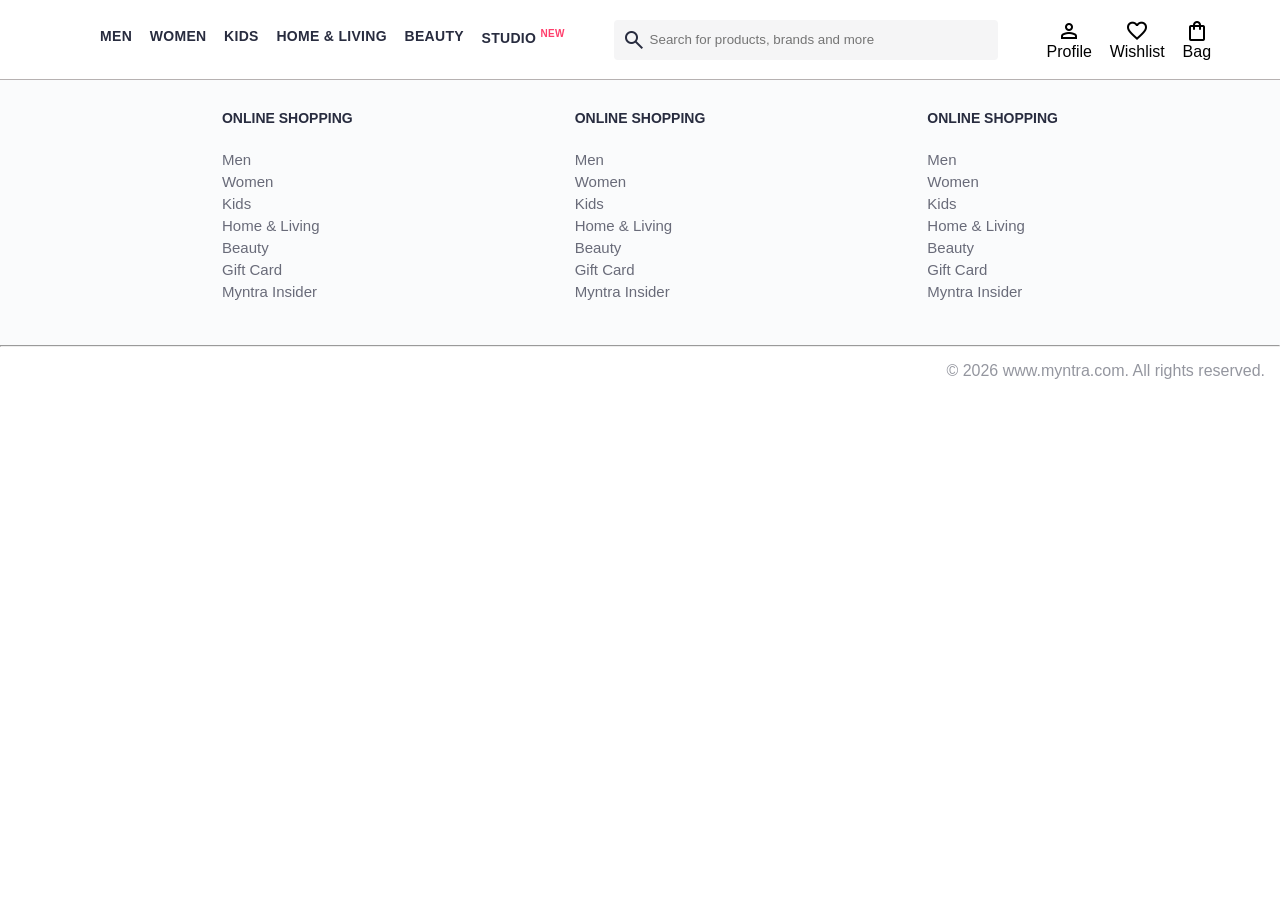
==== index.html @ 7345af41 "Initial commit - Myntra Functional Clone" ====
<!-- Project with only HTML & CSS  -->

<!DOCTYPE html>
<html lang="en">

<head>
    <meta charset="UTF-8">
    <meta name="viewport" content="width=device-width, initial-scale=1.0">
    <title>Document</title>
    <link rel="stylesheet" href="index.css">
    <link href="https://fonts.googleapis.com/css2?family=Material+Symbols+Outlined" rel="stylesheet">
</head>

<body>
    <header>
        <div class="logo_container">
            <a href=""><img class="myntra-home" src="./images/myntra_logo.webp" alt=""></a>
        </div>
        <div class="nav_bar">
            <a href="">Men</a>
            <a href="">Women</a>
            <a href="">Kids</a>
            <a href="">Home & Living</a>
            <a href="">Beauty</a>
            <a href="">Studio <sup>New</sup></a>
        </div>
        <div class="search_bar">
            <span class="material-symbols-outlined search_icon">
                search
            </span>
            <input class="search_input" placeholder="Search for products, brands and more">
        </div>

        <div class="action_bar">
            <div class="action_container">
                <span class="material-symbols-outlined action_icon">
                    person
                </span>
                <span class="action_name">Profile</span>
            </div>
            <div class="action_container">
                <span class="material-symbols-outlined action_icon">
                    favorite
                </span>
                <span class="action_name">Wishlist</span>
            </div>
            <div class="action_container">
                <span class="material-symbols-outlined action_icon">
                    shopping_bag
                </span>

                <span class="action_name">Bag</span>
            </div>
        </div>
    </header>

    <main>
       
    </main>

    <footer>
        <div class="footer_container">
            <div class="footer_column">
                <h3>ONLINE SHOPPING</h3>
                <a href="">Men</a>
                <a href="">Women</a>
                <a href="">Kids</a>
                <a href="">Home & Living</a>
                <a href="">Beauty</a>
                <a href="">Gift Card</a>
                <a href="">Myntra Insider</a>
            </div>            

            <div class="footer_column">
                <h3>ONLINE SHOPPING</h3>
                <a href="">Men</a>
                <a href="">Women</a>
                <a href="">Kids</a>
                <a href="">Home & Living</a>
                <a href="">Beauty</a>
                <a href="">Gift Card</a>
                <a href="">Myntra Insider</a>
            </div>            

            <div class="footer_column">
                <h3>ONLINE SHOPPING</h3>
                <a href="">Men</a>
                <a href="">Women</a>
                <a href="">Kids</a>
                <a href="">Home & Living</a>
                <a href="">Beauty</a>
                <a href="">Gift Card</a>
                <a href="">Myntra Insider</a>
            </div>            
        </div>
          
        <hr>

        <div class="copyright">
            © 2026 www.myntra.com. All rights reserved.
        </div>
   
    </footer>
    
</body>

</html>
---- index.css ----
*{
    margin: 0;
    padding: 0;
    font-family:  Figtree-Regular, -apple-system, BlinkMacSystemFont, Segoe UI, Roboto, Helvetica, Arial, sans-serif;
    -webkit-font-smoothing: antialiased;
    box-sizing: border-box;
}

header{
    display: flex;
    background-color:#ffffff;
    height: 80px;
    justify-content: space-between;
    align-items: center;
    border-bottom: 1px solid #b6b1b1;
}

.myntra-home{
    height: 45px;
    
}

.logo_container{
    margin-left: 4%;
}

.action_bar{
    margin-right: 4%;
}

.nav_bar{
    display: flex;
    min-width: 500px;
    justify-content: space-evenly;
}

.nav_bar a{
    font-size: 14px;
    letter-spacing: .3px;
    color: #282c3f;
    font-weight: 700;
    text-transform: uppercase;
    text-decoration: none;
    padding: 28px 0 ;
    border-bottom: 5px solid #ffffff;
    
}

.nav_bar a:hover{
    border-bottom: 4px solid #f54e77;
}

.nav_bar a sup{
    color: #ff3f6c;
    font-size: 10px;
}

.search_bar{
  height: 40px;
  min-width: 200px;
  width: 30%;
  display: flex;
  align-items: center;

}

.search_icon{
   box-sizing: content-box;
   width: 20px;
   padding: 8px;
   background: #f5f5f6;
   color: #282c3f;
   font-weight: 300;
   border-radius: 4px 0 0 4px;
}

.search_input{
    color: #696e79;
    background: #f5f5f6;
    flex-grow:1;
    height: 40px;
    border-radius: 3px;
    border: 0;
    border-radius: 0 4px 4px 0;
}

.action_bar{
    display: flex;
    min-width: 200px;
    justify-content: space-evenly;
}

.action_container{
    display: flex;
    flex-direction: column;
    align-items: center;
}

/*Main Section */

.banner_container{
  margin: 40px 0;
}

.banner_image{
   width: 100%;
}

.category_heading{
    text-transform: uppercase;
    color: #3e4152;
    letter-spacing: .15em;
    font-size: 1.8em;
    margin: 50px 0 10px 30px;
    max-height: 5em;
    font-weight: 700;
}

.category_items{
    display: flex;
    flex-wrap: wrap;
    justify-content: space-evenly;

}

.sale_item{
    width: 250px;
}

.footer_container{
    padding: 30px 0px 40px 0;
    background-color: #fafbfc;
    display: flex;
    justify-content: space-evenly;
}


.footer_column{
    display: flex;
    flex-direction: column;
}

.footer_column h3{
    color: #282c3f;
    font-size:14px;
    margin-bottom: 25px;
}


.footer_column a{
    color: #696b79;
    font-size: 15px;
    text-decoration: none;
    padding-bottom: 5px;
}

.copyright{
  color: #94969f;
  text-align: end;
  padding: 15px;
}
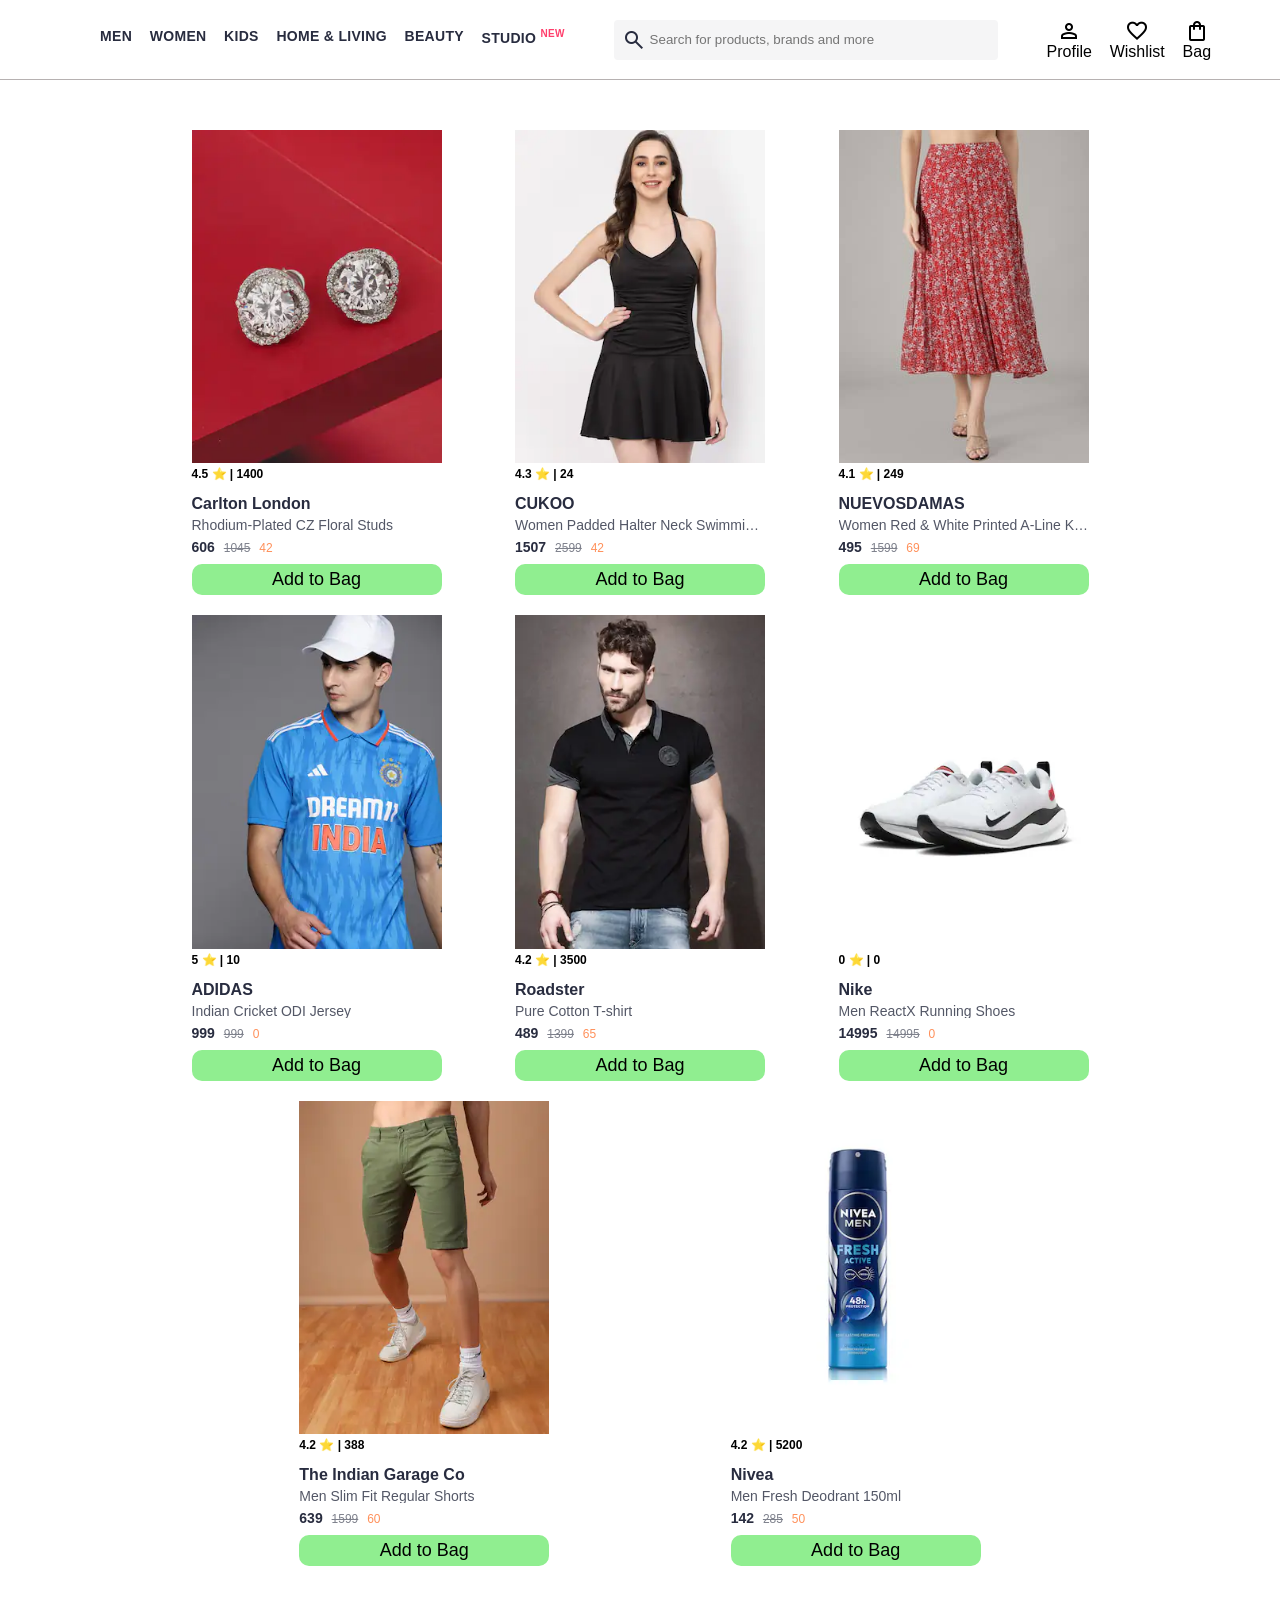
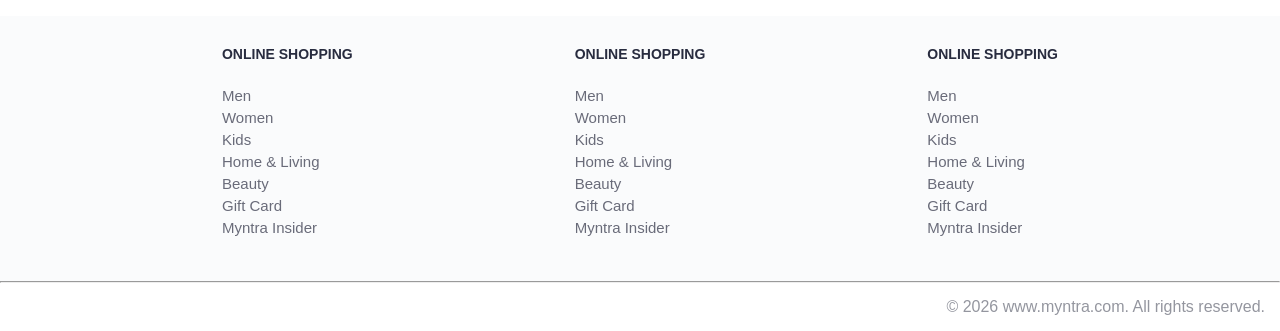
==== commit d4a8e1db: "Added files and Updated code" ====
--- a/index.html
+++ b/index.html
@@ -55,7 +55,9 @@
     </header>
 
     <main>
-       
+       <div class="items-container">
+        
+       </div>
     </main>
 
     <footer>
@@ -102,6 +104,9 @@
    
     </footer>
     
+    <script src="items.js"></script>
+    <script src="index.js"></script>
+    
 </body>
 
 </html>
--- a/index.css
+++ b/index.css
@@ -116,11 +116,11 @@
     font-weight: 700;
 }
 
-.category_items{
+.category_items , .items-container {
     display: flex;
     flex-wrap: wrap;
     justify-content: space-evenly;
-
+    
 }
 
 .sale_item{
@@ -158,4 +158,89 @@
   color: #94969f;
   text-align: end;
   padding: 15px;
-}+}
+
+.items-container{
+   width: 80%;
+   margin:  40px 10%;
+}
+
+.item-container{
+    width: 250px;
+    margin: 10px;
+}
+
+.item-image{
+    width: 100%;
+}
+
+.rating{
+   font-size: 12px;
+    font-weight: 700;
+}
+
+.company-name{
+    margin-top: 15px;
+    font-size: 16px;
+    font-weight: 700;
+    line-height: 1;
+    color: #282c3f;
+    margin-bottom: 6px;
+    overflow: hidden;
+    text-overflow: ellipsis;
+    white-space: nowrap;
+}
+
+.item-name{
+    color: #535766;
+    font-size: 14px;
+    line-height: 1;
+    margin-bottom: 0;
+    margin-top: 0;
+    overflow: hidden;
+    text-overflow: ellipsis;
+    white-space: nowrap;
+    font-weight: 400;
+    display: block;
+}
+
+
+.price{
+    margin-top: 8px;
+    font-size: 14px;
+    line-height: 15px;
+    color: #282c3f;
+    white-space: nowrap;
+}
+
+.current-price{
+  font-size: 14px;
+    font-weight: 700;
+    color: #282c3f;
+}
+
+.original-price{
+      text-decoration: line-through;
+    color: #7e818c;
+    font-weight: 400;
+    margin-left: 5px;
+    font-size: 12px;
+}
+
+.discount{
+  color: #ff905a;
+    font-weight: 400;
+    font-size: 12px;
+    margin-left: 5px;
+}
+
+.btn-add-bag{
+  margin-top: 8px;
+  font-size: 18px;
+  width: 100%;
+  background-color: lightgreen;
+  border: none;
+  border-radius: 10px;
+  padding: 5px 15px;
+}
+
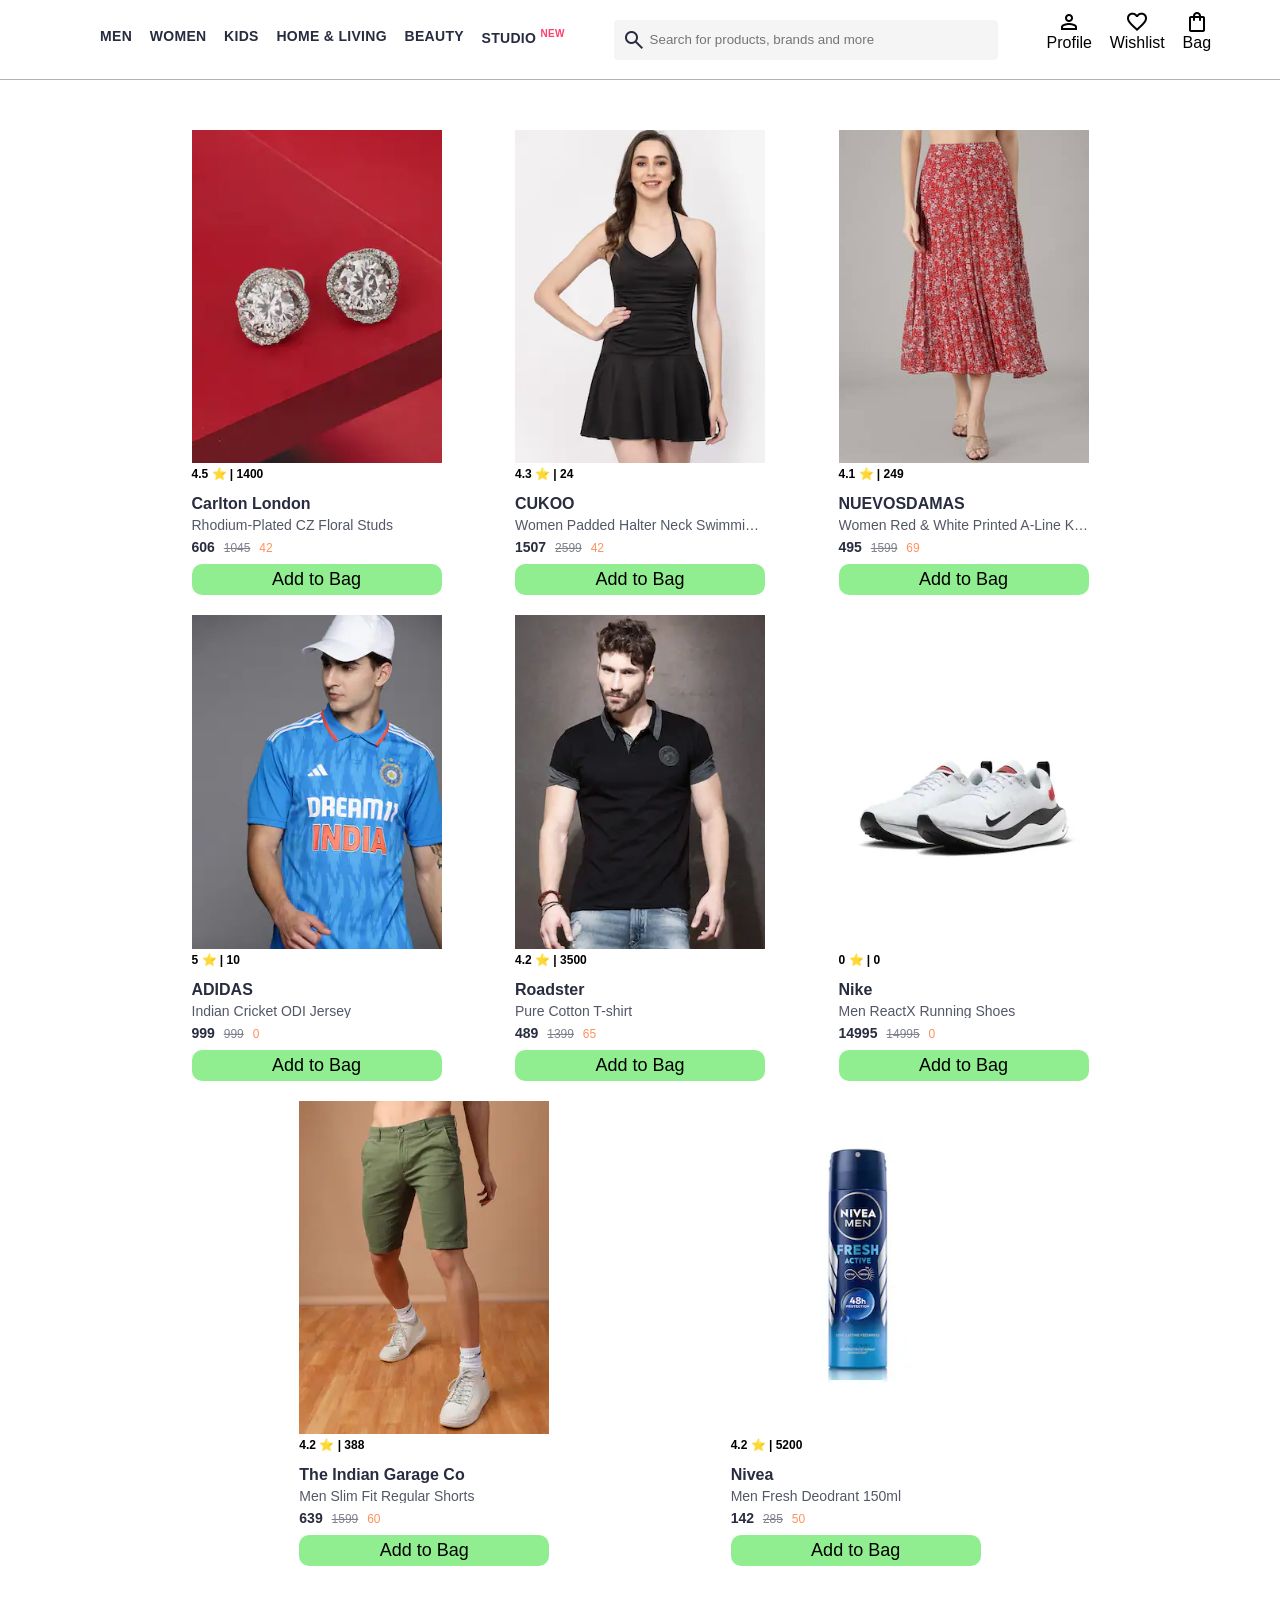
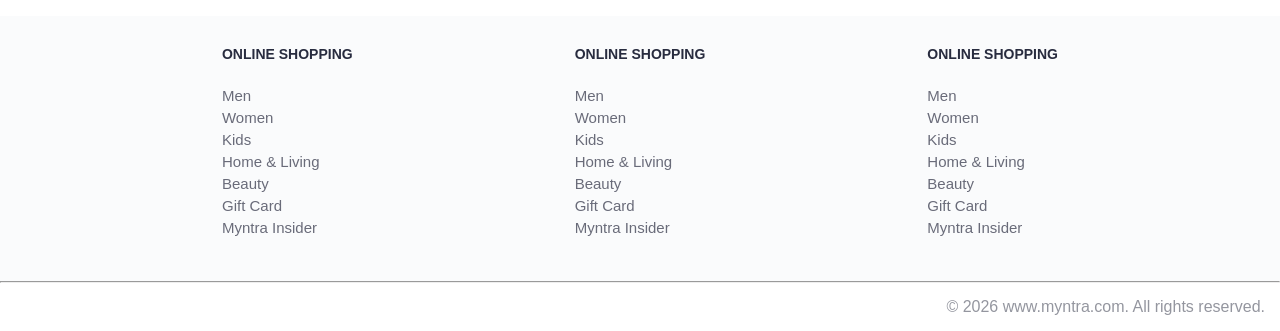
==== commit e3aaba1a: "Updated Add to bag functionality" ====
--- a/index.html
+++ b/index.html
@@ -44,13 +44,16 @@
                 </span>
                 <span class="action_name">Wishlist</span>
             </div>
-            <div class="action_container">
+            
+            <a class="action_container" href="bag.html">
                 <span class="material-symbols-outlined action_icon">
                     shopping_bag
                 </span>
 
                 <span class="action_name">Bag</span>
-            </div>
+
+                <span class="bag-item-count">0</span>
+            </a>
         </div>
     </header>
 
--- a/index.css
+++ b/index.css
@@ -242,5 +242,39 @@
   border: none;
   border-radius: 10px;
   padding: 5px 15px;
-}
-
+  cursor: pointer;
+}
+
+.bag-item-count{
+   background-color: #f16565;
+   white-space: nowrap;
+   text-align: center;
+   line-height: 18px;
+   padding: 0 6px;
+   height: 18px;
+   position: relative;
+   border-radius: 50%;
+   font-size: 12px;
+   color: #fff;
+   left: 13px;
+   top: -44px;
+   font-weight: 700;
+   cursor: pointer;
+}
+
+.action_container{
+    text-decoration: none;
+}
+
+a.action_container:link{
+    color: black;
+}
+
+.action_icon{
+    color: black;
+}
+
+.action_name{
+    color: black;
+}
+
